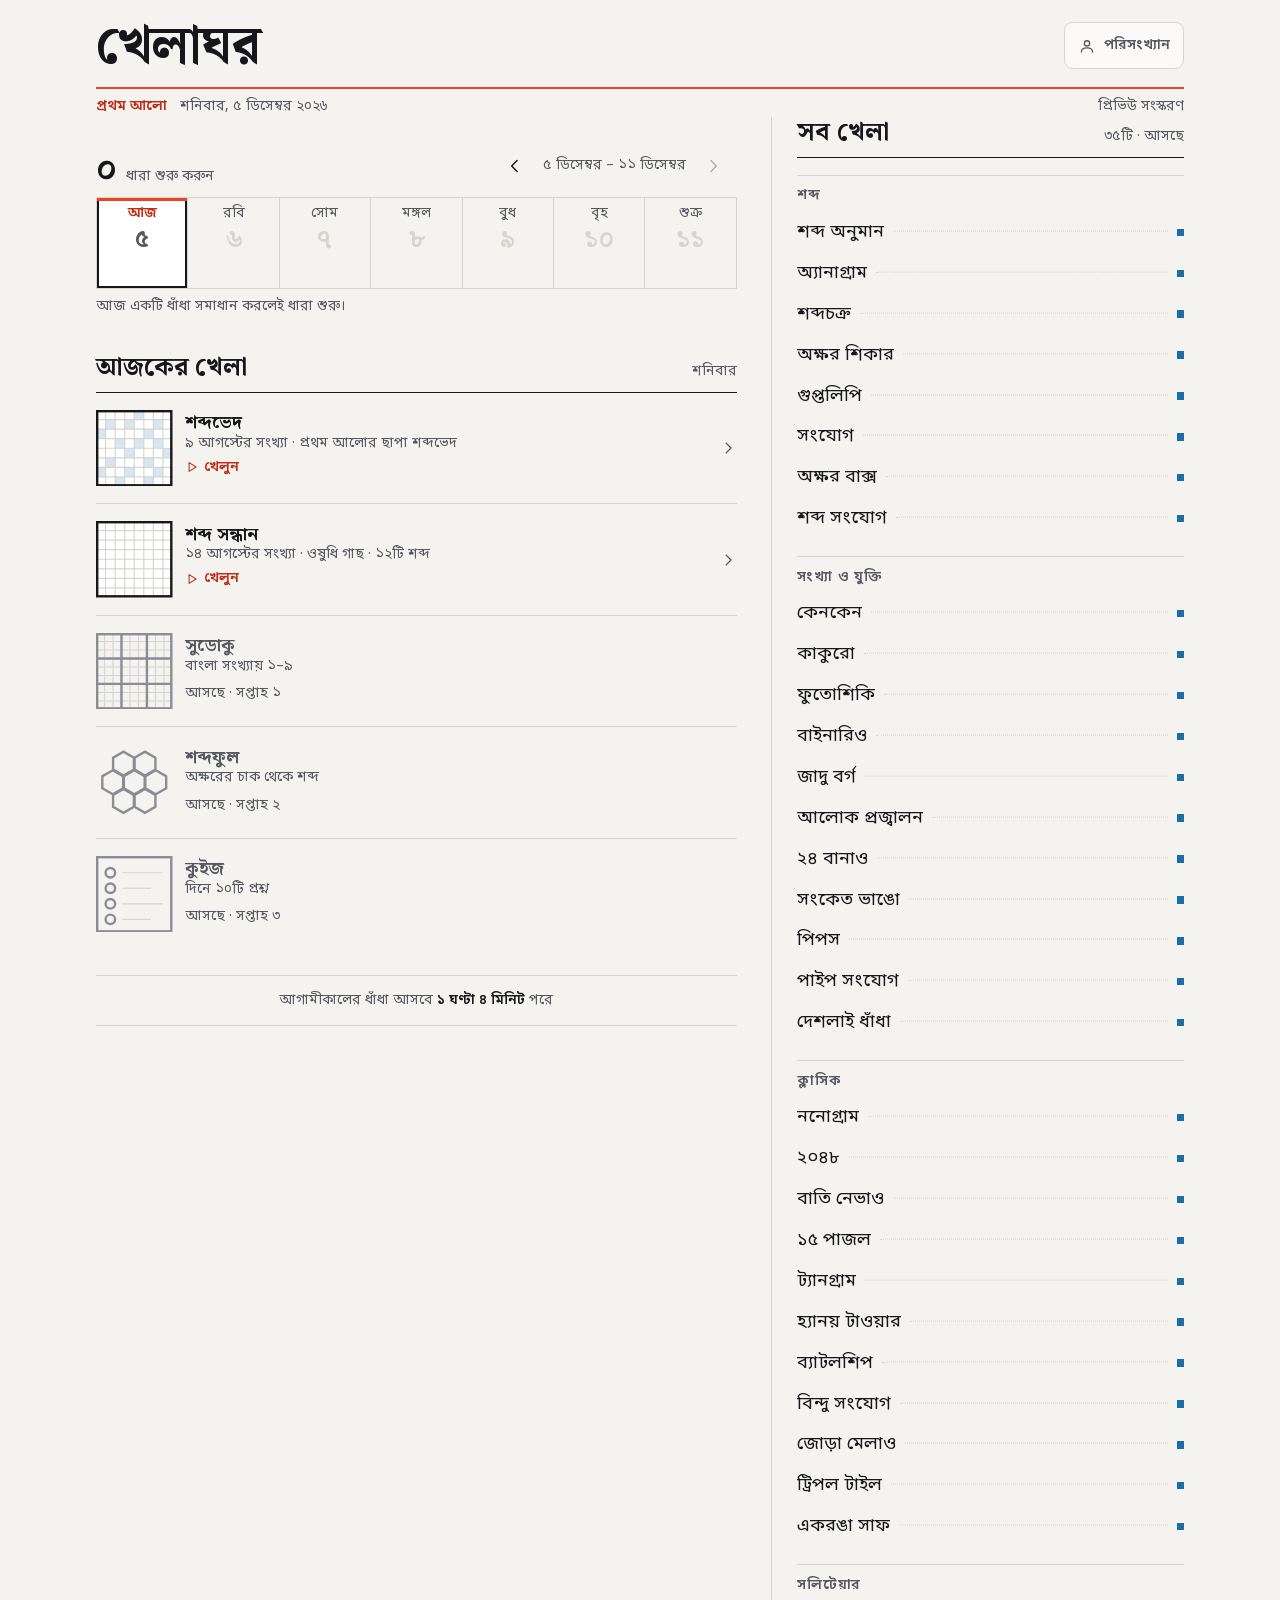
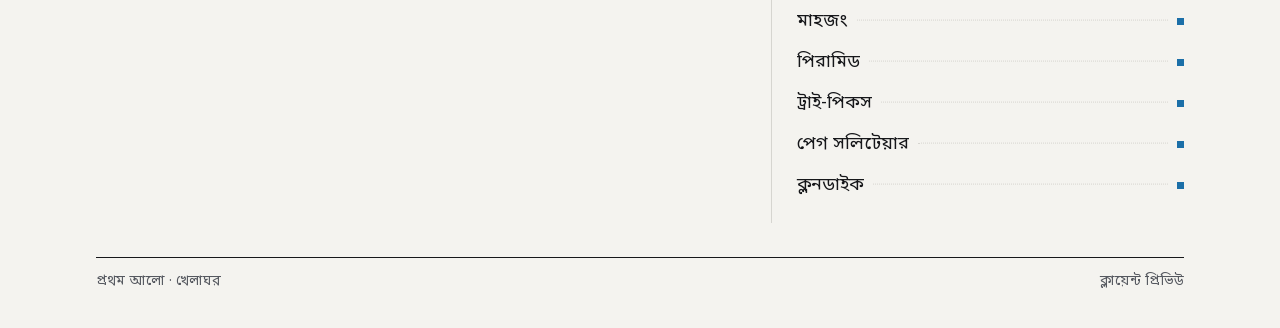
==== index.html @ 1f8f60d3 "খেলাঘর client preview Prothom Alo games hub plus the two finished Bangla hero games, শব্দভেদ and শব্" ====
<!DOCTYPE html>
<html lang="bn">
<head>
<meta charset="UTF-8">
<title>খেলাঘর — প্রথম আলো</title>
<meta name="viewport" content="width=device-width, initial-scale=1">
<link rel="canonical" href="hub/">
<meta http-equiv="refresh" content="0; url=hub/">
<style>html,body{margin:0;height:100%;background:#F4F3EF}</style>
<script>location.replace('hub/' + location.hash);</script>
</head>
<body><a href="hub/">খেলাঘর</a></body>
</html>
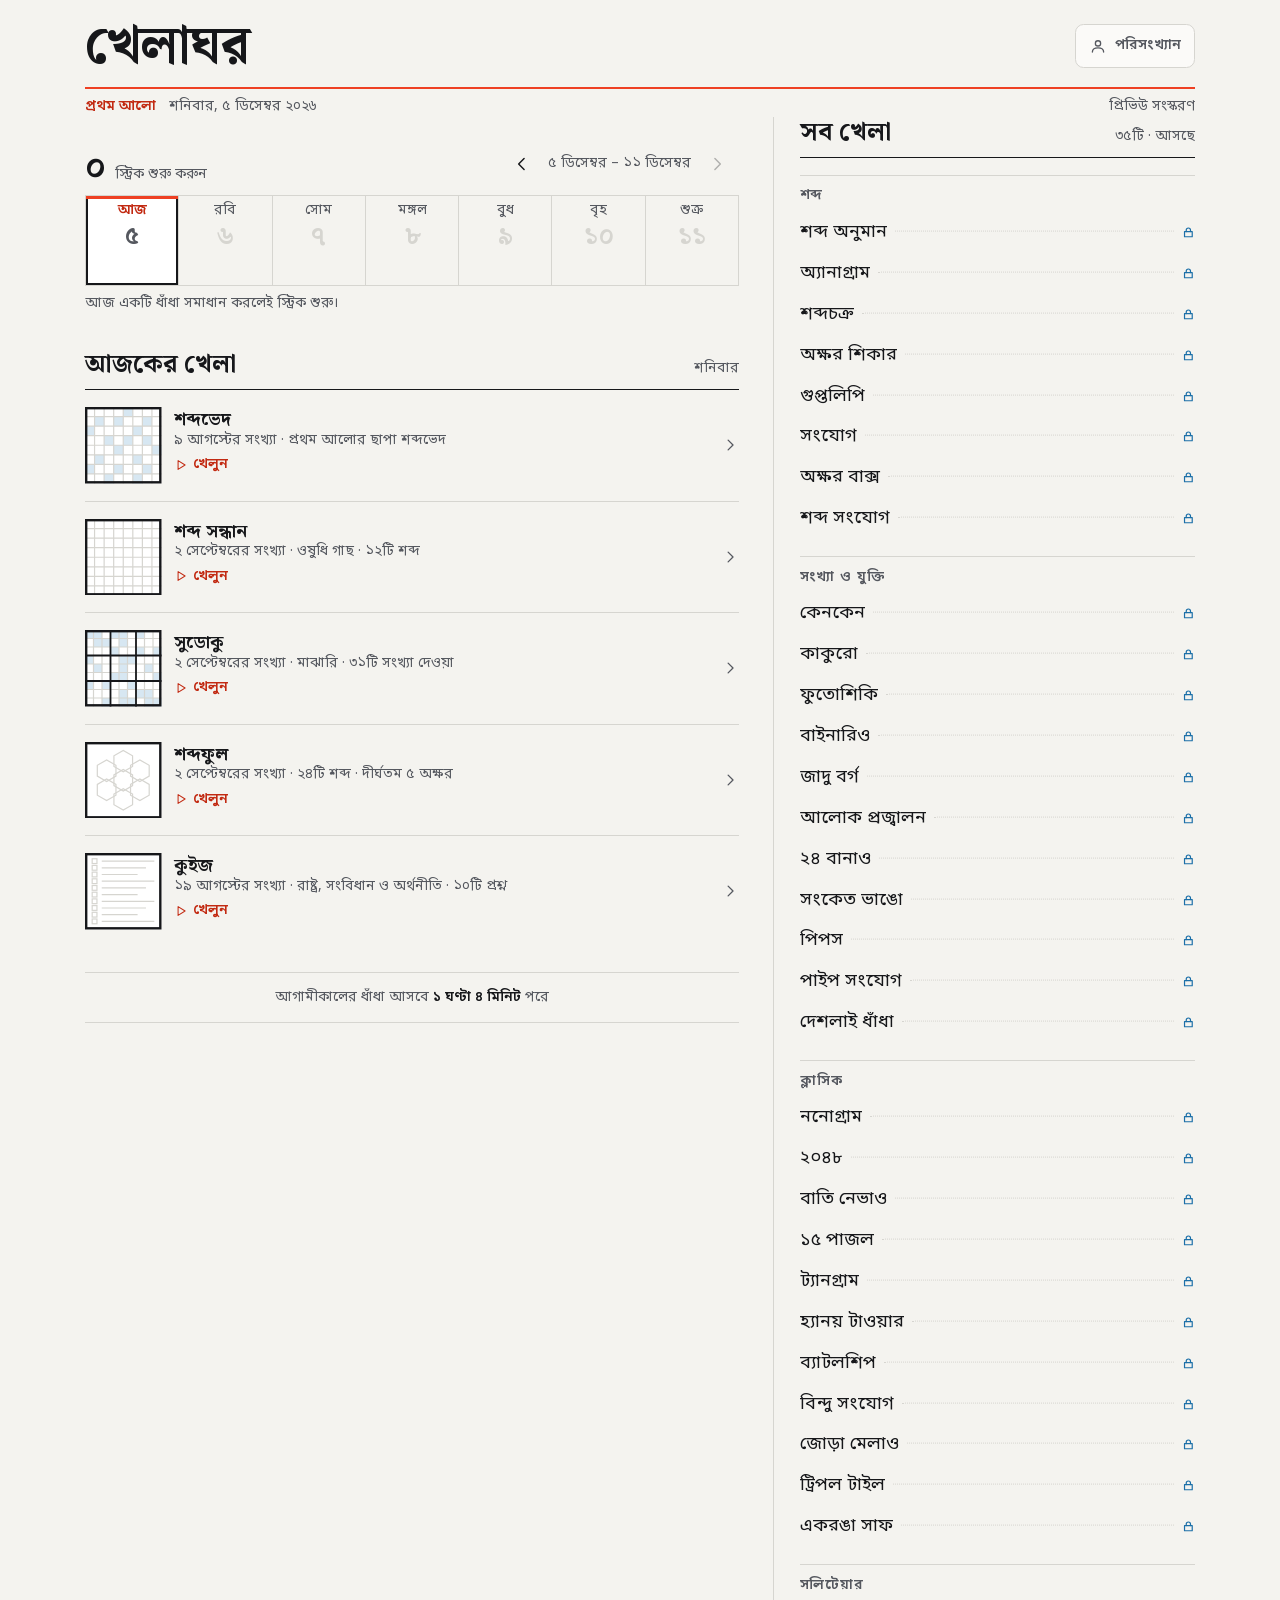
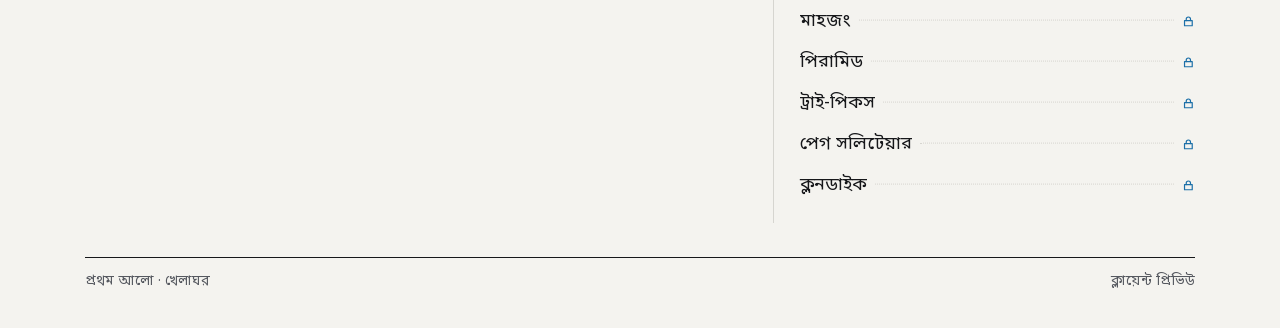
==== commit f4cbda0c: "preview: works served or opened straight off a disk The preview is handed over as a folder and there" ====
--- a/index.html
+++ b/index.html
@@ -4,10 +4,10 @@
 <meta charset="UTF-8">
 <title>খেলাঘর — প্রথম আলো</title>
 <meta name="viewport" content="width=device-width, initial-scale=1">
-<link rel="canonical" href="hub/">
-<meta http-equiv="refresh" content="0; url=hub/">
+<link rel="canonical" href="hub/index.html">
+<meta http-equiv="refresh" content="0; url=hub/index.html">
 <style>html,body{margin:0;height:100%;background:#F4F3EF}</style>
-<script>location.replace('hub/' + location.hash);</script>
+<script>location.replace('hub/index.html' + location.hash);</script>
 </head>
-<body><a href="hub/">খেলাঘর</a></body>
+<body><a href="hub/index.html">খেলাঘর</a></body>
 </html>
